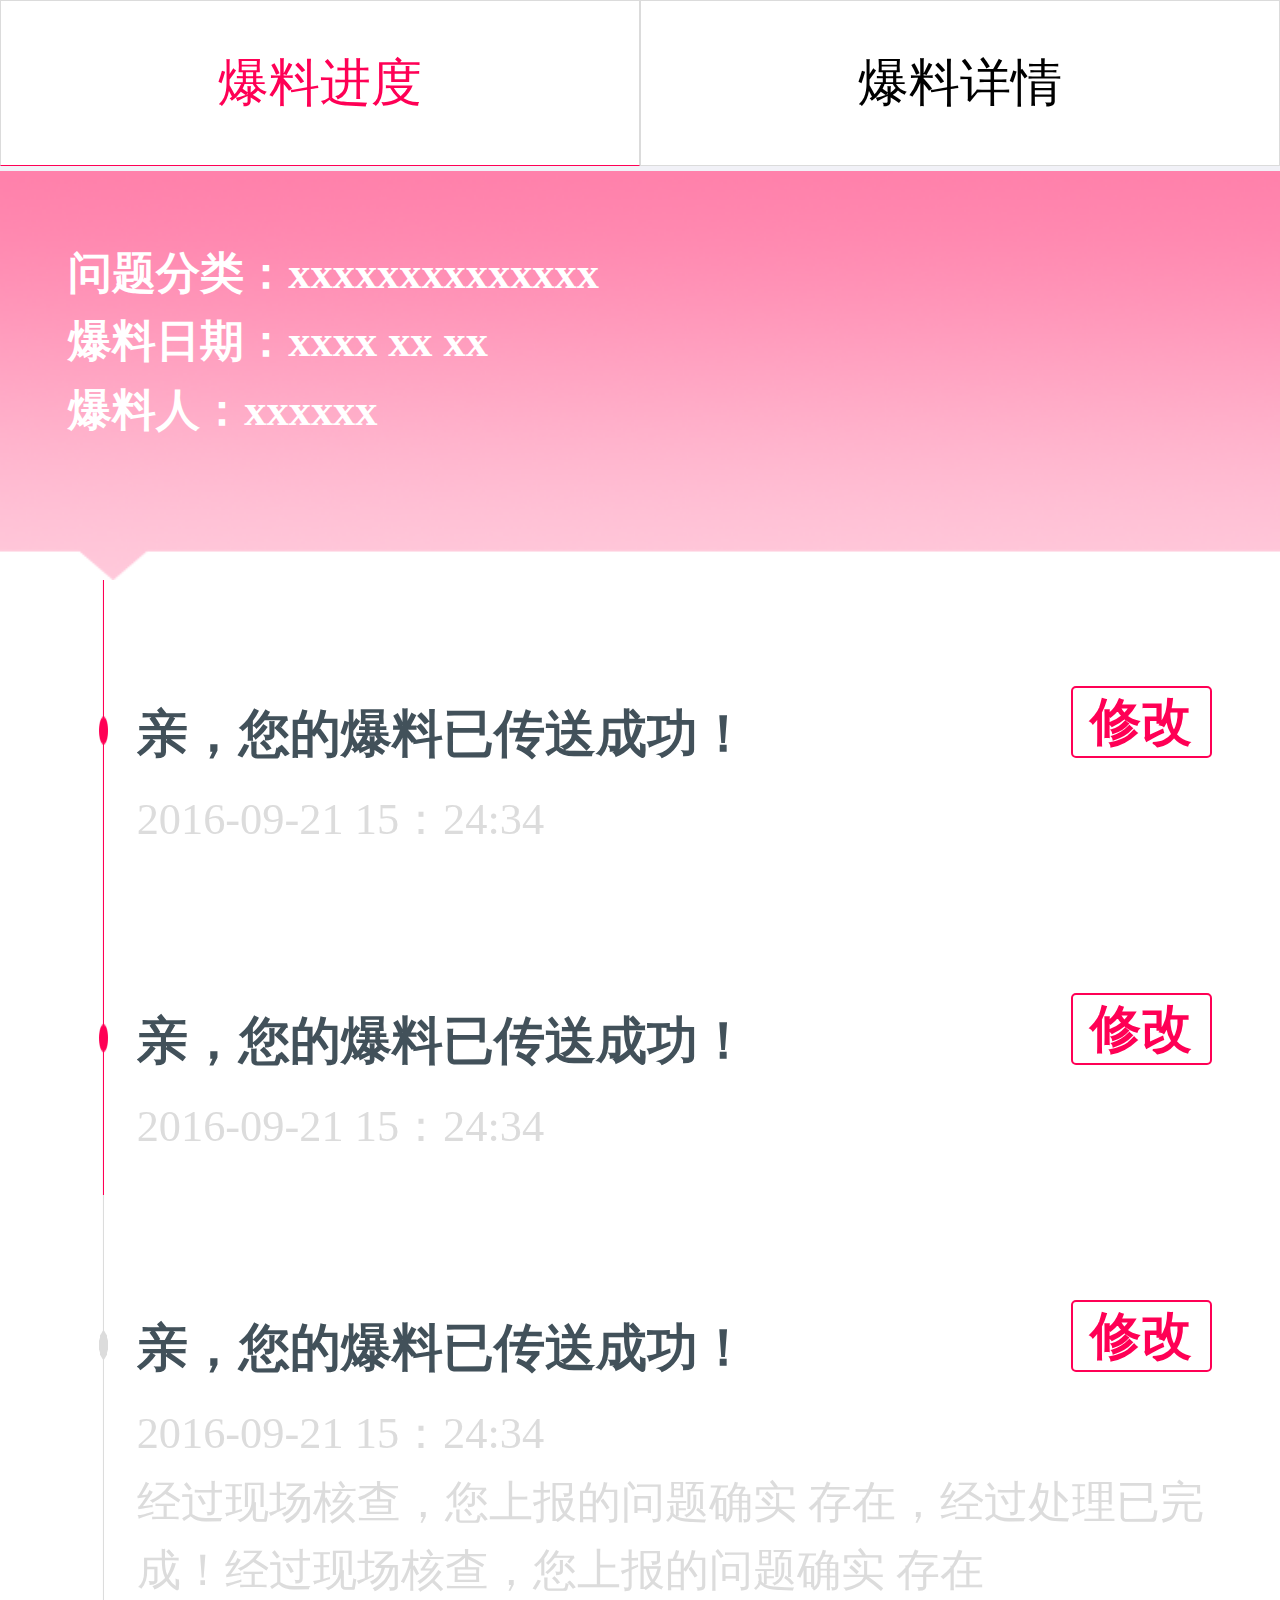
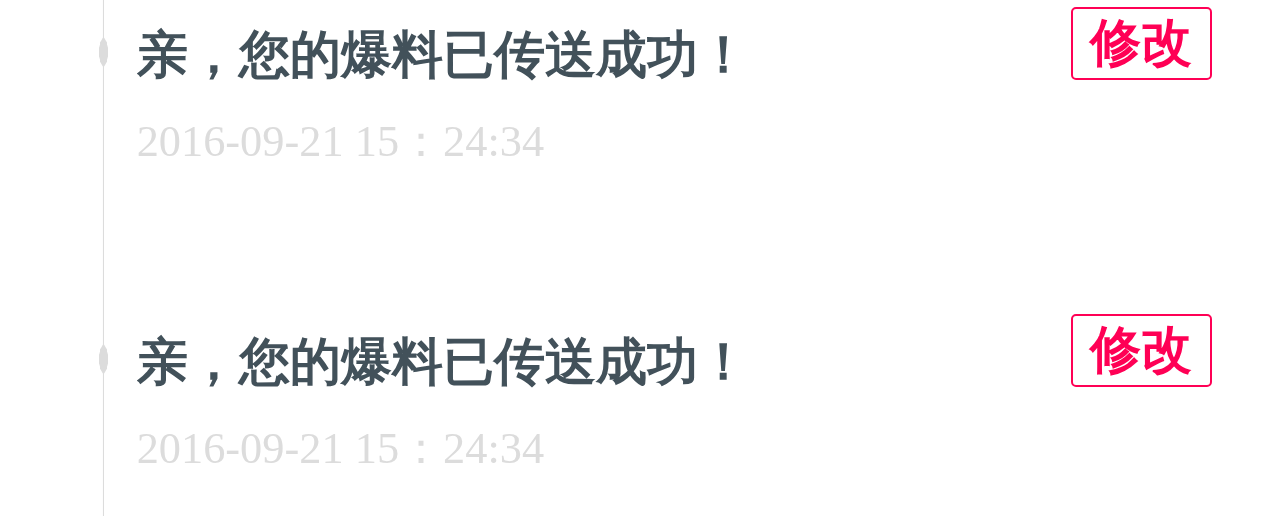
==== bl-detail.html @ 67395ca5 "全民社管" ====
<!DOCTYPE html>
<html lang="en">

<head>
    <meta charset="UTF-8">
    <title>我的爆料</title>
    <meta name="viewport" content="width=device-width,initial-scale=1.0, minimum-scale=1.0, maximum-scale=1.0, user-scalable=no">
    <script src="js/scale.js"></script>
    <link rel="stylesheet" href="css/base.css">
    <link rel="stylesheet" href="css/common.css">
    <style>
    html,
    body {
        position: relative;
    }
    
    .container {
        position: relative;
        padding: 0.1px;
    }
    
    .navbar {
        position: fixed;
        left: 0;
        right: 0;
    }
    
    .navbar div {
        position: absolute;
        padding: 0.7rem 0;
        font: normal 0.75rem/1rem "微软雅黑";
        color: #000;
        background: #fff;
        text-align: center;
        border: 1px solid #dbdbdb;
    }
    
    .nav-schedule {
        left: 0;
        right: 50%;
        border-left: none;
    }
    
    .nav-detail {
        left: 50%;
        right: 0;
        border-left: none;
        border-right: none;
    }
    
    .navbar .active {
        color: #ff0055;
        border-bottom: 1px solid #ff0055;
    }
    
    .schedule-panel,
    .detail-panel {
        margin-top: 2.5rem;
    }
    
    .detail-panel {
        padding: 0.5rem 1rem;
        background: #fff;
        font-size: 0.75rem;
        line-height: 1.2rem;
    }
    
    .bl-detail {
        margin: 1rem auto;
    }
    
    .bl-pic {
        padding: 0.5rem 0;
    }
    
    .bl-pic li {
        float: left;
        margin: 0.5rem 0.5rem 0.5rem 0;
        width: 5rem;
        height: 5rem;
        border-radius: 8px;
        overflow: hidden;
    }
    
    .bl-pic li img {
        width: 100%;
        height: 100%;
    }
    
    .info-panel {
        padding: 1rem;
        width: 100%;
        height: 4rem;
        background: url(imgs/pic-head.png) no-repeat center;
        background-size: 100% 100%;
        background-color: #fff;
    }
    
    .info-panel p {
        font: bold 0.65rem/1rem "微软雅黑";
        color: #fff;
    }
    
    .schedule-panel ul {
        background: #fff;
    }
    
    .schedule-panel li {
        padding: 1.5rem 1rem 0.5rem 2rem;
        height: 2.5rem;
        background: url(imgs/line.png) no-repeat 1.45rem;
        background-size: 9px 100%;
    }
    
    .schedule-panel .schedule-active {
        background: url(imgs/line-active.png) no-repeat 1.45rem;
        background-size: 9px 100%;
    }
    
    .bs-title {
        font-size: 0.75rem;
        font-weight: bold;
        line-height: 1.5rem;
    }
    
    .bs-time,
    .bs-jingdu {
        font-size: 0.65rem;
        line-height: 1rem;
        color: #dcdcdc;
    }
    
    .btn-modify {
        margin-top: 3px;
    }
    </style>
</head>

<body>
    <div class="container">
        <div class="navbar">
            <div class="nav-schedule active">爆料进度</div>
            <div class="nav-detail">爆料详情</div>
        </div>
        <div class="content-panel schedule-panel">
            <div class="info-panel">
                <p>问题分类：xxxxxxxxxxxxxx</p>
                <p>爆料日期：xxxx xx xx</p>
                <p>爆料人：xxxxxx</p>
            </div>
            <ul>
                <li class="schedule-active">
                    <p class="bs-title ell">亲，您的爆料已传送成功！<a class="btn-small btn-modify" href="javascript:void(null)">修改</a></p>
                    <p class="bs-time">2016-09-21 15：24:34</p>
                </li>
                <li class="schedule-active">
                    <p class="bs-title ell">亲，您的爆料已传送成功！<a class="btn-small btn-modify" href="javascript:void(null)">修改</a></p>
                    <p class="bs-time">2016-09-21 15：24:34</p>
                </li>
                <li>
                    <p class="bs-title ell">亲，您的爆料已传送成功！<a class="btn-small btn-modify" href="javascript:void(null)">修改</a></p>
                    <p class="bs-time">2016-09-21 15：24:34</p>
                    <p class="bs-jingdu">经过现场核查，您上报的问题确实 存在，经过处理已完成！经过现场核查，您上报的问题确实 存在
                    </p>
                </li>
                <li>
                    <p class="bs-title ell">亲，您的爆料已传送成功！<a class="btn-small btn-modify" href="javascript:void(null)">修改</a></p>
                    <p class="bs-time">2016-09-21 15：24:34</p>
                </li>
                <li>
                    <p class="bs-title ell">亲，您的爆料已传送成功！<a class="btn-small btn-modify" href="javascript:void(null)">修改</a></p>
                    <p class="bs-time">2016-09-21 15：24:34</p>
                </li>
            </ul>
        </div>
        <div class="content-panel detail-panel hide">
            <div class="bl-detail">
                <label for="" class="f05">问题信息</label>
                <ul>
                    <li class="ell">问题分类：公共安全</li>
                    <li class="ell">问题描述：长江长3栋旁小汽车堵住马路</li>
                    <li class="ell">事发所在地：皖江财富广场A1座9楼</li>
                    <li class="ell">手机号码：-</li>
                </ul>
            </div>
            <div class="bl-pic">
                <label for="" class="f05">问题图片</label>
                <ul class="fix">
                    <li><img src="imgs/pic01.png" alt="爆料图片"></li>
                    <li><img src="imgs/pic01.png" alt="爆料图片"></li>
                    <li><img src="imgs/pic01.png" alt="爆料图片"></li>
                    <li><img src="imgs/pic01.png" alt="爆料图片"></li>
                    <li><img src="imgs/pic01.png" alt="爆料图片"></li>
                </ul>
            </div>
        </div>
    </div>
</body>
<script src="js/jquery-1.8.3.min.js"></script>
<script type="text/javascript">
$(function() {
    $(document).on('click', '.navbar div', function() {
        var self = $(this),
            navbar = $('.navbar div'),
            index = navbar.index(self);
        navbar.eq(index).addClass('active').siblings('div').removeClass('active');
        $('.content-panel').eq(index).removeClass('hide').siblings('.content-panel').addClass('hide');
    });
});
</script>

</html>
---- css/base.css ----
﻿/*-------------- reset.css --------------------*/
/* --Elements-- */
body,div,dl,dt,dd,ul,ol,li,h1,h2,h3,h4,h5,h6,pre,form,fieldset,input,lable,textarea,p,blockquote,img,th,td{margin:0;padding:0;font-family:'微软雅黑';}
img{border:none; float:none;}
fieldset{ border: 0; } 
address,caption,cite,code,dfn,em,strong,th,var{font-style:normal;font-weight:normal;}
ol,ul{list-style:none;}
dt,dd,li{position:relative;}
caption,th{ text-align:left;}
h1,h2,h3,h4,h5,h6{font-weight:normal;font-size:100%;}
a{text-decoration: none;}
body{margin:0;font:12px Verdana, Arial, Helvetica, sans-serif,"宋体"; color:#42515A; word-break:break-all;}
select,input{vertical-align:middle; padding:1px 0;}
label {cursor:hand;}
table{border-collapse:collapse;	border-spacing:0px;}
q:before,q:after{ content:”; } 
abbr, acronym{ border: 0; }
button{outline:0;_blr:expression(this.onFocus=this.blur());} /*去除边框虚线*/
iframe{margin:0;padding:0;border:0;outline:0;}
input{margin:0;padding:0;outline: none;border:0;}
table{background:#ffffff;}
/*-------------- base.css --------------------*/
.split-line{
	margin-left:10px;margin-right:10px;display: inline-block;width:75px;height:2px;background-color: #dbdbdb;
}
.division{display: inline-block;margin-left:10px;margin-right:10px;}
.ti8{text-indent: 8px}
.h14{height:14px;}.h16{height:16px;}.h18{height:18px;}.h20{height:20px;}.h22{height:22px;}.h24{height:24px;}
.lh17{line-height:17px;}.lh21{line-height:21px;}.lh25{line-height:25px;}.lh28{line-height:28px;}.lh31{line-height:31px;}.lh34{line-height:34px;}.lh35{line-height:35px;}.lh37{line-height:37px;}.lh38{line-height:38px;}.lh40{line-height:40px;}.lh45{line-height:45px;}.lh68{line-height:68px;}.lh70{line-height:70px;}
.m0{margin:0;}.ml9{margin-left:9px;}.ml10{margin-left:10px;}.ml12{margin-left:12px;}.ml15{margin-left:15px;}.ml20{margin-left:20px;}.ml25{margin-left:25px;}.ml28{margin-left:28px;}.ml30{margin-left:30px;}.ml35{margin-left:35px;}.ml42{margin-left:42px;}.ml50{margin-left:50px;}.ml70{margin-left:70px;}.ml100{margin-left:100px;}.mr10{margin-right:10px;}.mr18{margin-right:18px;}.mr20{margin-right:20px;}.mr25{margin-right:25px;}.mt-2{margin-top:-2px;}.mt5{margin-top:5px;}.mt6{margin-top:6px;}.mt7{margin-top:7px;}.mt8{margin-top:8px;}.mt10{margin-top:10px;}.mt11{margin-top:11px;}.mt15{margin-top:15px;}.mt12{margin-top:12px;}.mt13{margin-top:13px;}.mt14{margin-top:14px;}.mt15{margin-top:15px;}.mt18{margin-top:18px;}.mt20{margin-top:20px;}.mt22{margin-top:22px;}.mt23{margin-top:23px;}.mt25{margin-top:25px;}.mt30{margin-top:30px;}.mt35{margin-top:35px;}.mt45{margin-top:45px;}.mt50{margin-top:50px;}.mt60{margin-top:60px;}.mt75{margin-top:75px;}.mt100{margin-top:100px;}.mt110{margin-top:110px;}.mb1{margin-bottom:1px;}.mb2{margin-bottom:2px;}.mb5{margin-bottom:5px;}.mb10{margin-bottom:10px;}.mb15{margin-bottom:15px;}.mb20{margin-bottom:20px;}.ml-1{margin-left:-1px;}.mt-1{margin-top:-1px;}
.p0{padding:0px;}.p1{padding:1px;}.pl1{padding-left:1px;}.pt1{padding-top:1px;}.pr1{padding-right:1px;}.pb1{padding-bottom:1px;}.p2{padding:2px;}.pl2{padding-left:2px;}.pt2{padding-top:2px;}.pr2{padding-right:2px;}.pb2{padding-bottom:2px;}.pl5{padding-left:5px;}.p5{padding:5px;}.pt5{padding-top:5px;}.pr5{padding-right:5px;}.pb5{padding-bottom:5px;}.p10{padding:10px;}.pl10{padding-left:10px;}.pt10{padding-top:10px;}.pr10{padding-right:10px;}.pb10{padding-bottom:10px;}.p20{padding:20px;}.pl20{padding-left:20px;}.pt20{padding-top:20px;}.pr20{padding-right:20px;}.pb20{padding-bottom:20px;}
.g0{color:#000;}.g3{color:#333;}.g4{color:#444444;}.g6{color:#666666;}.g8{color:#888888;}.g9{color:#999;}.wh{color:white;}.g5f{color:#5f96ec;}.geb6{color:#eb6100;}.g5f{color:#5f96ec;}.red{color:#e60012;}.ff9{color:#ff9d3a;}.gf3{color:#f3f3f3;}
.f0{font-size:0;}.f7{font-size:7px;}.f9{font-size:9px;}.f10{font-size:10px;}.f12{font-size:12px;}.f14{font-size:14px;}.f16{font-size:16px;}.f18{font-size:18px;}.f20{font-size:20px;}.f24{font-size:24px;}.f30{font-size:30px;}.f42{font-size:42px;}.f60{font-size:60px;}
.fa{font-family:Arial;}.ft{font-family:Tahoma;}.fv{font-family:Verdana;}.fs{font-family:'宋体';}.fw{font-family:'微软雅黑';}
.n{font-weight:normal; font-style:normal;}.b{font-weight:bold;}.bolder{font-weight:bolder;}.i{font-style:italic;}
.tc{text-align:center;}.tr{text-align:right;}.tl{text-align:left;}.tj{text-align:justify;}
.pb2{padding-bottom: 2px;}
.lt0{letter-spacing:0;}lt1{letter-spacing:1px;}
.bk{word-wrap:break-word;}
.ti10{text-indent: 10px;}
.bgc{background:#cccccc;}.bgff{background:#FFC0CB;}
.vm{vertical-align:middle;}.vtb{vertical-align:text-bottom;}.vb{vertical-align:bottom;}.vt{vertical-align:top;}.vn{vertical-align:-2px;}
.l{float:left;}.r{float:right;}
.rel{position:relative;}.abs{position:absolute;}
.zx1{z-index:1;}.zx2{z-index:2;}
.poi{cursor:pointer;}.def{cursor:default;}
.ovh{overflow:hidden;}
.vh{visibility:hidden;}.vv{visibility:visible;}
.z{*zoom:1;}
.center{margin:0 auto;}
.hide{display:none;}.block{display:block;}.inline{display:inline;}.iblock{display: inline-block;}
.nowrap{white-space:nowrap;}
.clear{clear:both; height:0; overflow:hidden;}
/*块状元素水平居中*/
.auto{margin-left:auto; margin-right:auto;}
/*清除浮动*/
.fix{*zoom:1;}.fix:after{display:block; content:"clear"; height:0; clear:both; overflow:hidden; visibility:hidden;}
/*单行文字溢出虚点显示*/
.ell{text-overflow:ellipsis; white-space:nowrap; overflow:hidden;}
/*红色标记*/
.mark{font-weight:bold;color:#ff0000;}
/*字符型图标样式*/
.symbol{font-size:14px;font-weight:bold;color:#0066cc;}
/*主区域区背景*/
.main-eara{margin: 0 auto;text-align: center;width: 1003px;background-color: #fff;}
---- css/common.css ----
html,
body {
    height: 100%;
    background: #f1f1f7;
}
a{
	-webkit-tap-highlight-color:rgba(0,0,0,0);
	outline: none;
}
.module{
	margin:1rem 0;
}
.module h3 {
    padding: 0.6rem 0;
    border-top:1px solid #f4f4f4;
    border-bottom:1px solid #f4f4f4;
    background:#fff;
}
.f05{
	color:#ff0055;
}
.title span {
    display: inline-block;
    border-left: 5px solid #ff0055;
    font: bold 0.75rem/0.75rem "微软雅黑";
    color: #000;
    text-indent: 10px;
}
.btn-normal{
	display: block;
	margin:1rem auto;
	padding:0.5rem 0;
	width:90%;
	height:1.5rem;
	text-align: center;
	font:normal 0.8rem/1.5rem "微软雅黑";
	color:#fff;
	background:#ff0055;
	border-radius: 8px;
}
.icon-error{
	margin:1.5rem auto;
	width:6rem;
	height:6rem;
	background:url(../imgs/icon-error.png) no-repeat center;
	background-size:6rem 6rem;
}
.hide{
	display: none;
}
.btn-small{
	float:right;
	width:2rem;
	height:1rem;
	border:2px solid #ff0055;
	text-align: center;
	line-height: 1rem;
	color:#ff0055;
	border-radius: 5px;
}
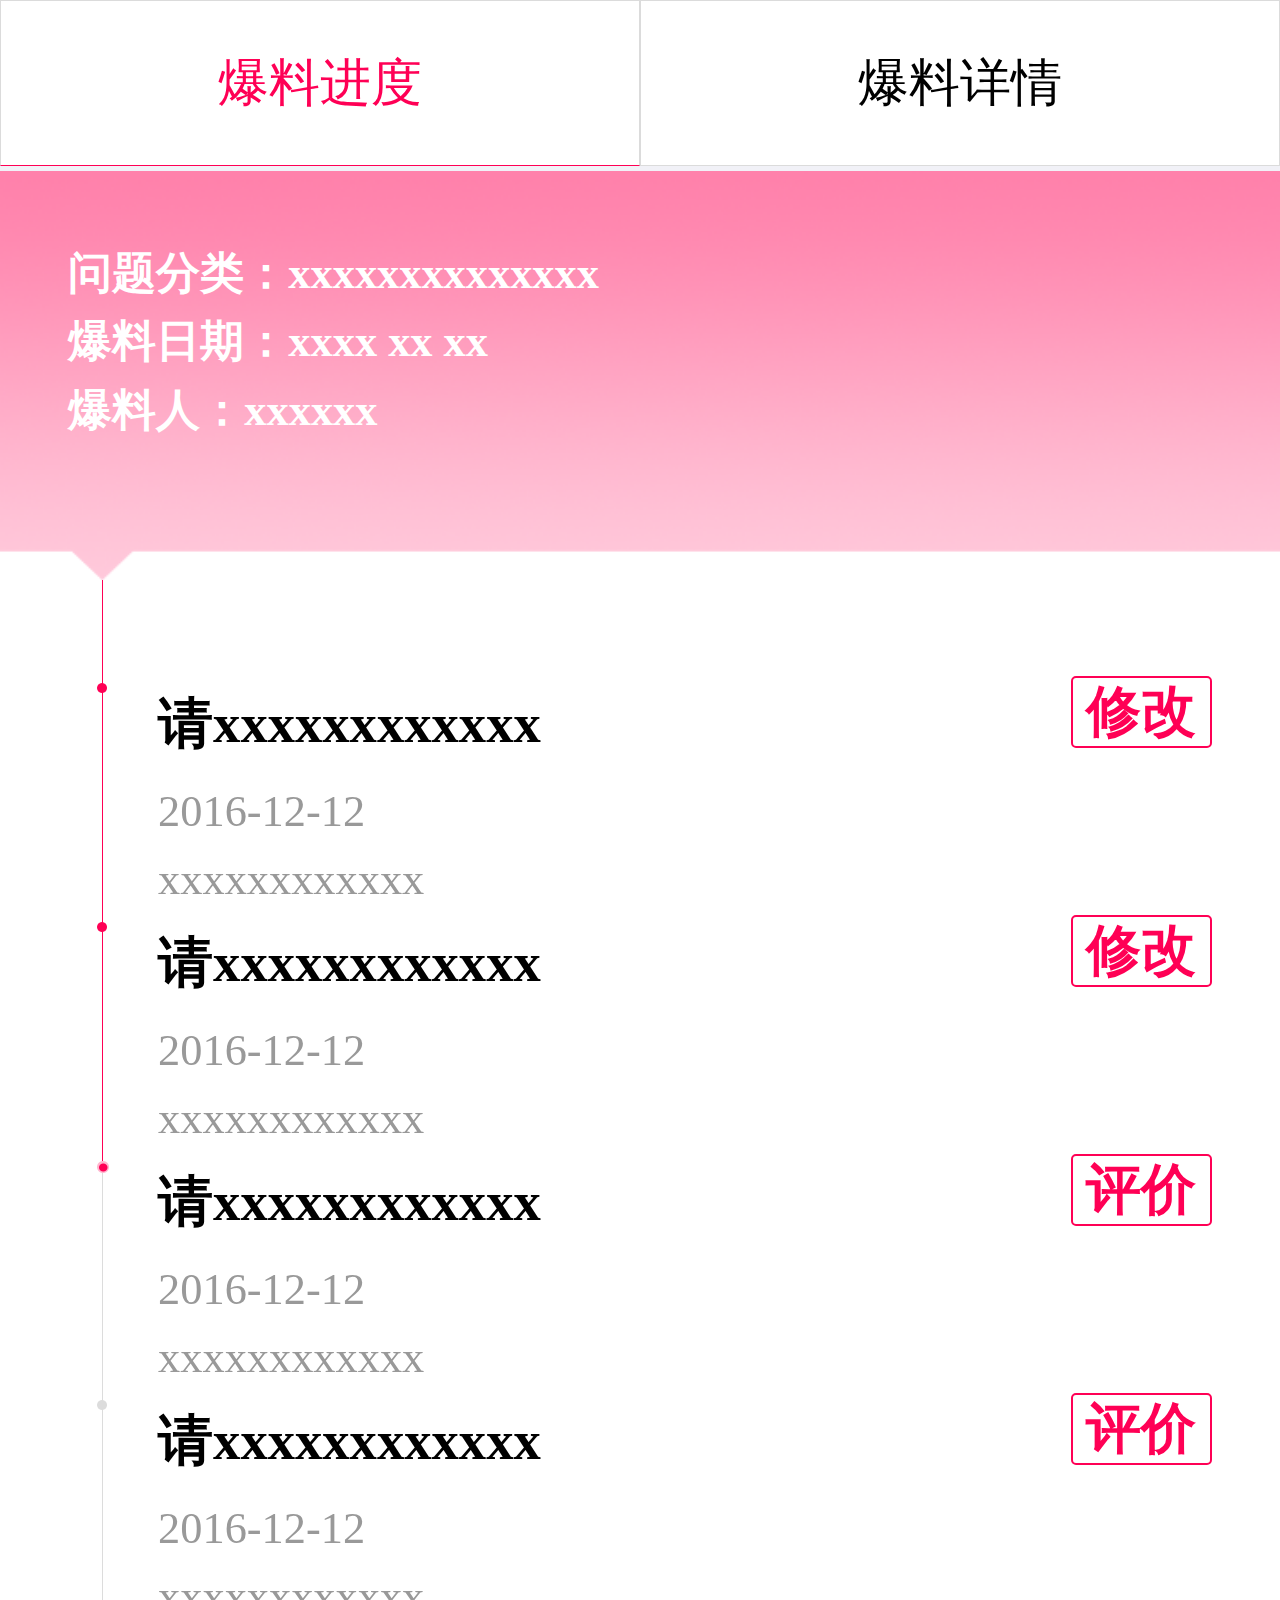
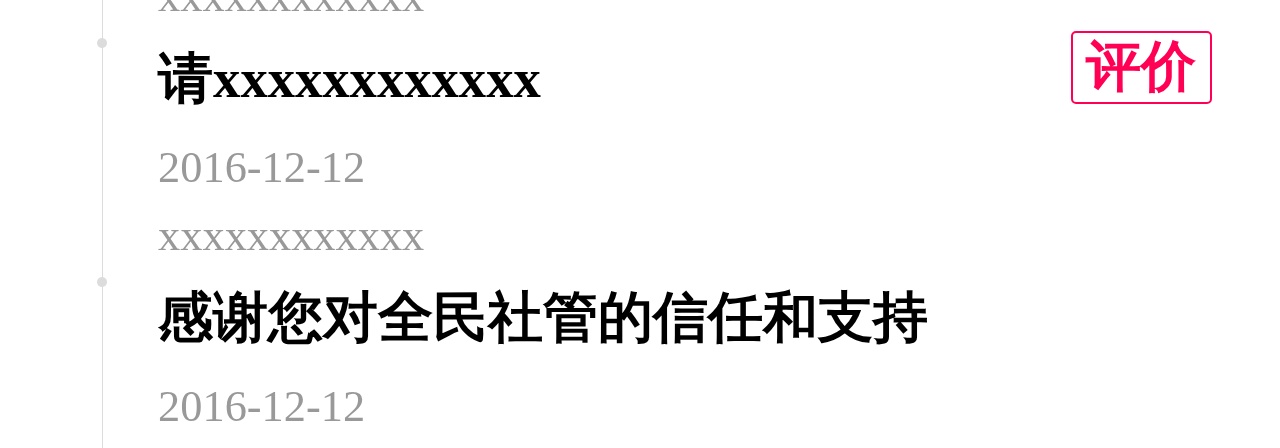
==== commit a7a8029f: "修改" ====
--- a/bl-detail.html
+++ b/bl-detail.html
@@ -13,18 +13,18 @@
     body {
         position: relative;
     }
-    
+
     .container {
         position: relative;
         padding: 0.1px;
     }
-    
+
     .navbar {
         position: fixed;
         left: 0;
         right: 0;
     }
-    
+
     .navbar div {
         position: absolute;
         padding: 0.7rem 0;
@@ -34,45 +34,45 @@
         text-align: center;
         border: 1px solid #dbdbdb;
     }
-    
+
     .nav-schedule {
         left: 0;
         right: 50%;
         border-left: none;
     }
-    
+
     .nav-detail {
         left: 50%;
         right: 0;
         border-left: none;
         border-right: none;
     }
-    
+
     .navbar .active {
         color: #ff0055;
         border-bottom: 1px solid #ff0055;
     }
-    
+
     .schedule-panel,
     .detail-panel {
         margin-top: 2.5rem;
     }
-    
+
     .detail-panel {
         padding: 0.5rem 1rem;
         background: #fff;
         font-size: 0.75rem;
         line-height: 1.2rem;
     }
-    
+
     .bl-detail {
         margin: 1rem auto;
     }
-    
+
     .bl-pic {
         padding: 0.5rem 0;
     }
-    
+
     .bl-pic li {
         float: left;
         margin: 0.5rem 0.5rem 0.5rem 0;
@@ -81,57 +81,86 @@
         border-radius: 8px;
         overflow: hidden;
     }
-    
+
     .bl-pic li img {
         width: 100%;
         height: 100%;
     }
-    
+
     .info-panel {
         padding: 1rem;
-        width: 100%;
+        /*width: 100%;*/
         height: 4rem;
         background: url(imgs/pic-head.png) no-repeat center;
         background-size: 100% 100%;
         background-color: #fff;
     }
-    
+
     .info-panel p {
         font: bold 0.65rem/1rem "微软雅黑";
         color: #fff;
     }
-    
+
     .schedule-panel ul {
         background: #fff;
     }
-    
+
     .schedule-panel li {
-        padding: 1.5rem 1rem 0.5rem 2rem;
-        height: 2.5rem;
-        background: url(imgs/line.png) no-repeat 1.45rem;
-        background-size: 9px 100%;
-    }
-    
-    .schedule-panel .schedule-active {
-        background: url(imgs/line-active.png) no-repeat 1.45rem;
-        background-size: 9px 100%;
-    }
-    
-    .bs-title {
-        font-size: 0.75rem;
-        font-weight: bold;
-        line-height: 1.5rem;
-    }
-    
-    .bs-time,
-    .bs-jingdu {
-        font-size: 0.65rem;
-        line-height: 1rem;
-        color: #dcdcdc;
-    }
-    
-    .btn-modify {
+        padding-left: 0.8rem;
+        position: relative;
+        margin-left: 1.5rem;
+        border-left: 1px solid #dcdcdc;
+    }
+
+    .blank {
+        height: 1.5rem;
+        background: #fff;
+    }
+
+    .blank div {
+        margin-left: 1.5rem;
+        height: 1.5rem;
+        border-left: 1px solid #ff0055;
+    }
+
+    .dot {
+        display: block;
+        width: 10px;
+        height: 10px;
+        position: absolute;
+        left: -6px;
+    }
+
+    .bl-title {
+        position: relative;
+        top: -10px;
+        padding-right:1rem;
+        /*right:2rem;*/
+        font: bold 0.8rem/1.5rem "微软雅黑";
+        color: #000;
+    }
+
+    .bl-time,
+    .bl-handler {
+        position: relative;
+        top: -8px;
+        font: normal 0.65rem/1rem "微软雅黑";
+        color: #999;
+    }
+
+    .btn-modify,.btn-judge {
+        float:right;
+        /*margin-right: 1rem;*/
         margin-top: 3px;
+        vertical-align: middle;
+    }
+
+    .schedule-list .list-active {
+        border-left: 1px solid #ff0055;
+    }
+    .selected-dot{
+        width:12px;
+        height:12px;
     }
     </style>
 </head>
@@ -148,28 +177,51 @@
                 <p>爆料日期：xxxx xx xx</p>
                 <p>爆料人：xxxxxx</p>
             </div>
-            <ul>
-                <li class="schedule-active">
-                    <p class="bs-title ell">亲，您的爆料已传送成功！<a class="btn-small btn-modify" href="javascript:void(null)">修改</a></p>
-                    <p class="bs-time">2016-09-21 15：24:34</p>
-                </li>
-                <li class="schedule-active">
-                    <p class="bs-title ell">亲，您的爆料已传送成功！<a class="btn-small btn-modify" href="javascript:void(null)">修改</a></p>
-                    <p class="bs-time">2016-09-21 15：24:34</p>
-                </li>
-                <li>
-                    <p class="bs-title ell">亲，您的爆料已传送成功！<a class="btn-small btn-modify" href="javascript:void(null)">修改</a></p>
-                    <p class="bs-time">2016-09-21 15：24:34</p>
-                    <p class="bs-jingdu">经过现场核查，您上报的问题确实 存在，经过处理已完成！经过现场核查，您上报的问题确实 存在
-                    </p>
-                </li>
-                <li>
-                    <p class="bs-title ell">亲，您的爆料已传送成功！<a class="btn-small btn-modify" href="javascript:void(null)">修改</a></p>
-                    <p class="bs-time">2016-09-21 15：24:34</p>
-                </li>
-                <li>
-                    <p class="bs-title ell">亲，您的爆料已传送成功！<a class="btn-small btn-modify" href="javascript:void(null)">修改</a></p>
-                    <p class="bs-time">2016-09-21 15：24:34</p>
+            <div class="blank">
+                <div class="line"></div>
+            </div>
+            <ul class="schedule-list">
+                <li class="list-active">
+                    <img class="dot" src="imgs/red-dot.png">
+                    <!-- <img class="dot" src="imgs/grey-dot.png"> -->
+                    <p class="bl-title">请xxxxxxxxxxxx<a class="btn-small btn-modify" href="javascript:void(null)">修改</a> </p>
+                    <p class="bl-time">2016-12-12</p>
+                    <p class="bl-handler">xxxxxxxxxxxx</p>
+                </li>
+                <li class="list-active">
+                    <img class="dot" src="imgs/red-dot.png">
+                    <!-- <img class="dot" src="imgs/grey-dot.png"> -->
+                    <p class="bl-title">请xxxxxxxxxxxx<a class="btn-small btn-modify" href="javascript:void(null)">修改</a> </p>
+                    <p class="bl-time">2016-12-12</p>
+                    <p class="bl-handler">xxxxxxxxxxxx</p>
+                </li>
+                <li>
+                    <!-- <img class="dot" src="imgs/red-dot.png"> -->
+                    <!-- <img class="dot" src="imgs/grey-dot.png"> -->
+                    <img class="dot selected-dot" src="imgs/selected-dot.png">
+                    <p class="bl-title">请xxxxxxxxxxxx<a class="btn-small btn-judge" href="javascript:void(null)">评价</a> </p>
+                    <p class="bl-time">2016-12-12</p>
+                    <p class="bl-handler">xxxxxxxxxxxx</p>
+                </li>
+                <li>
+                    <!-- <img class="dot" src="imgs/red-dot.png"> -->
+                    <img class="dot" src="imgs/grey-dot.png">
+                    <p class="bl-title">请xxxxxxxxxxxx<a class="btn-small btn-judge" href="javascript:void(null)">评价</a> </p>
+                    <p class="bl-time">2016-12-12</p>
+                    <p class="bl-handler">xxxxxxxxxxxx</p>
+                </li>
+                <li>
+                    <!-- <img class="dot" src="imgs/red-dot.png"> -->
+                    <img class="dot" src="imgs/grey-dot.png">
+                    <p class="bl-title">请xxxxxxxxxxxx<a class="btn-small btn-judge" href="javascript:void(null)">评价</a> </p>
+                    <p class="bl-time">2016-12-12</p>
+                    <p class="bl-handler">xxxxxxxxxxxx</p>
+                </li>
+                <li>
+                    <!-- <img class="dot" src="imgs/red-dot.png"> -->
+                    <img class="dot" src="imgs/grey-dot.png">
+                    <p class="bl-title">感谢您对全民社管的信任和支持</p>
+                    <p class="bl-time">2016-12-12</p>
                 </li>
             </ul>
         </div>
@@ -209,4 +261,4 @@
 });
 </script>
 
-</html>
+</html>